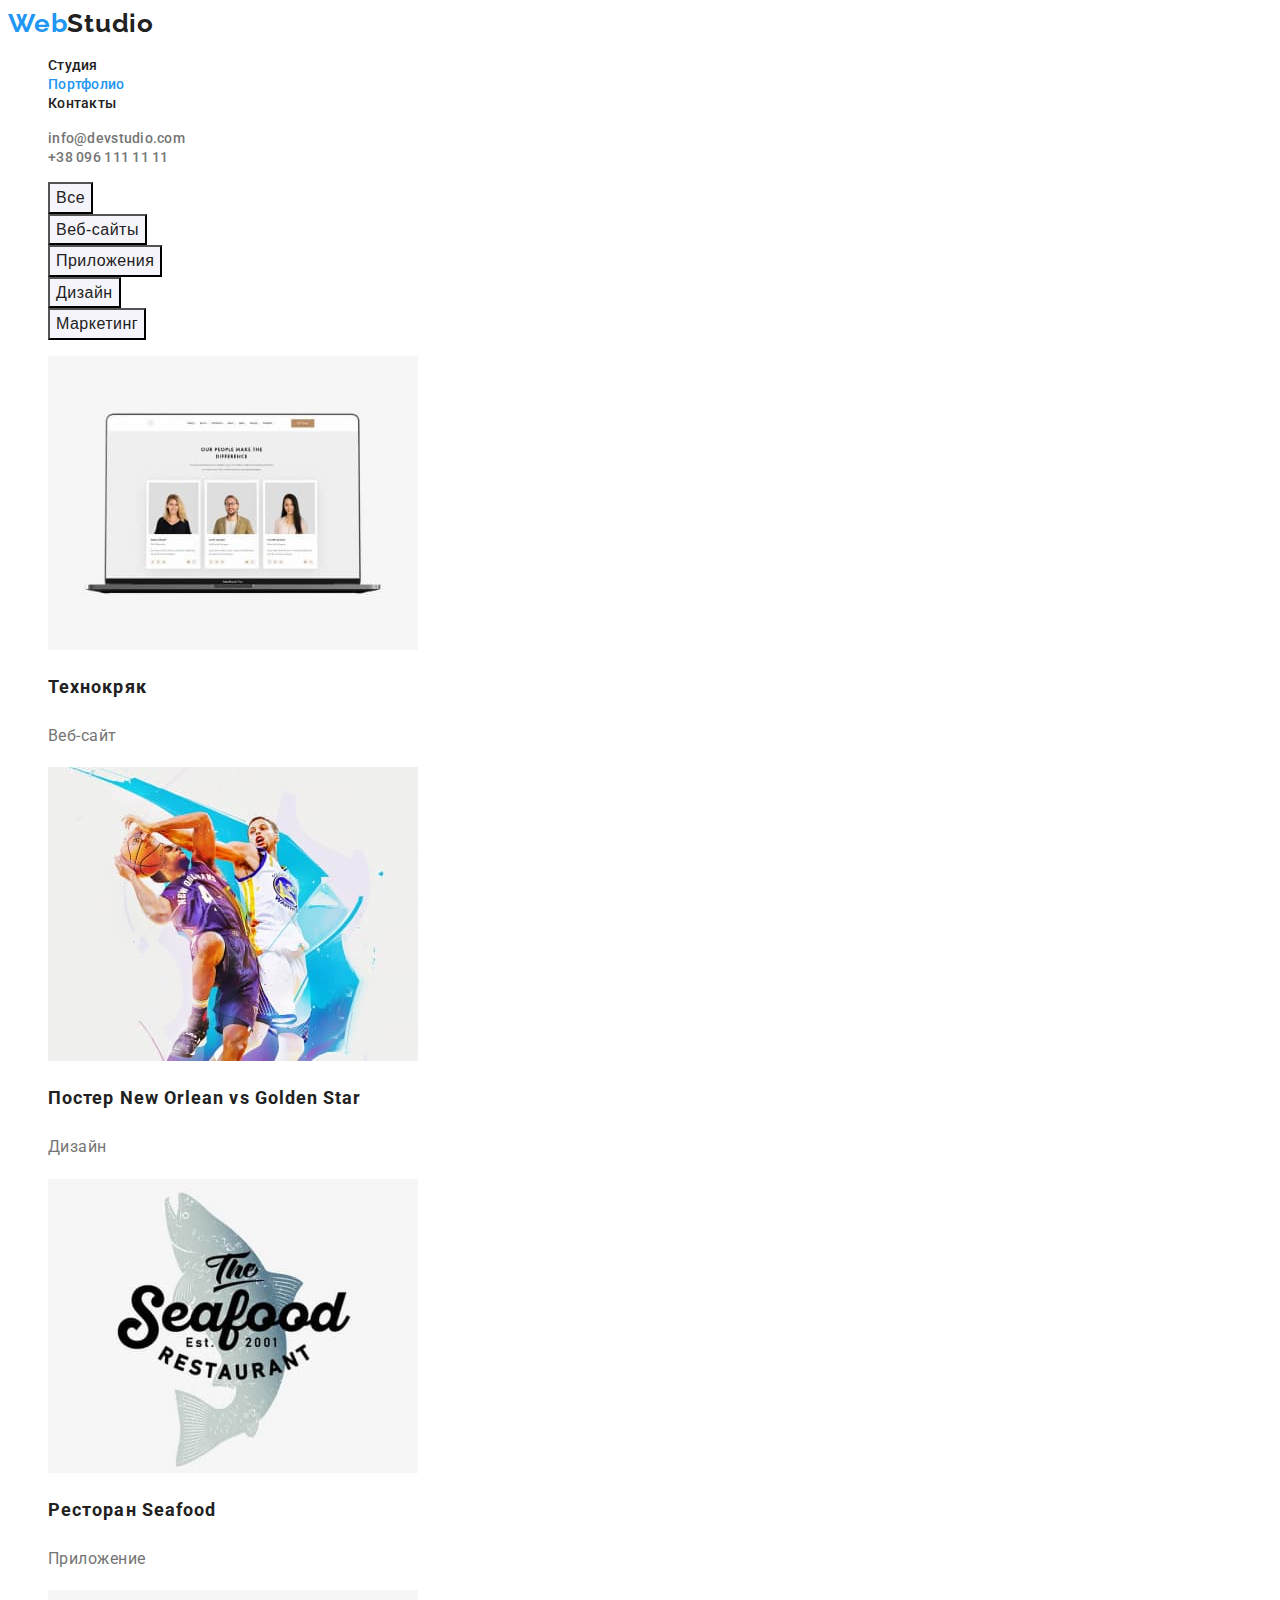
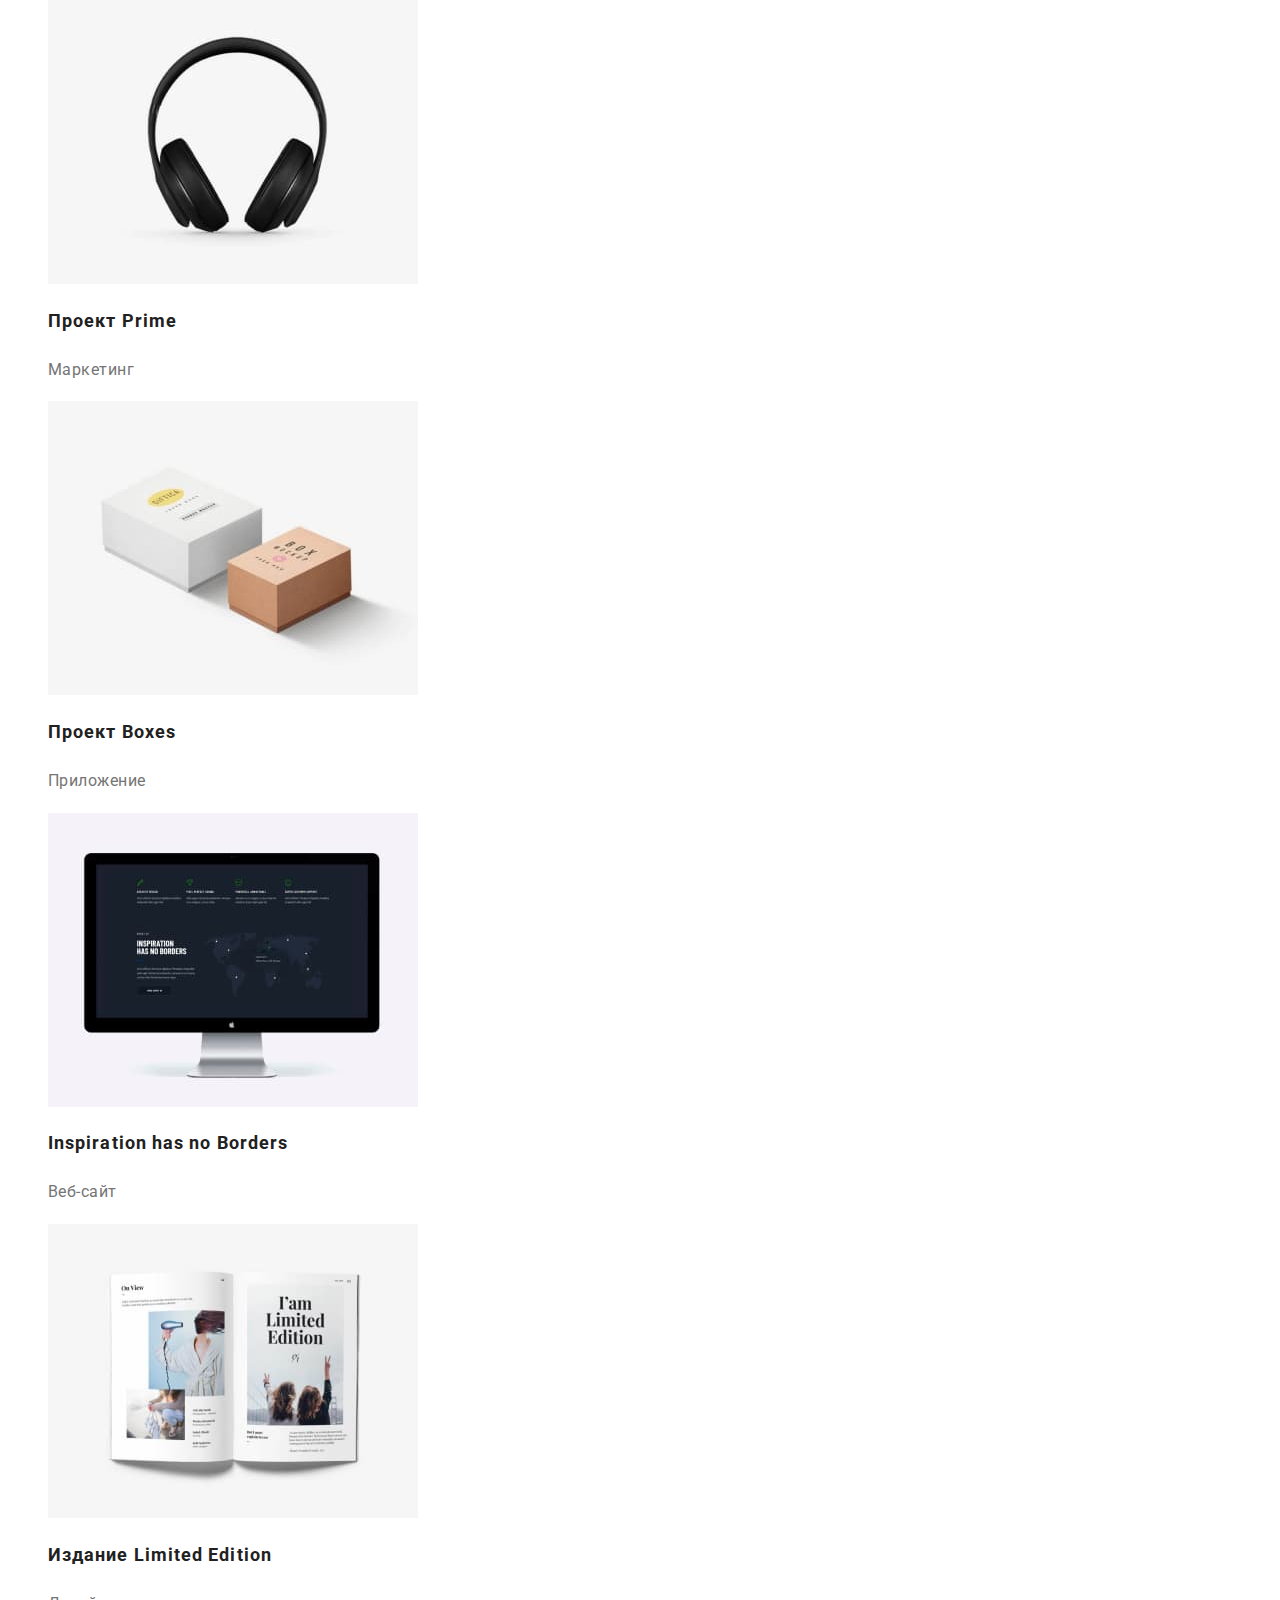
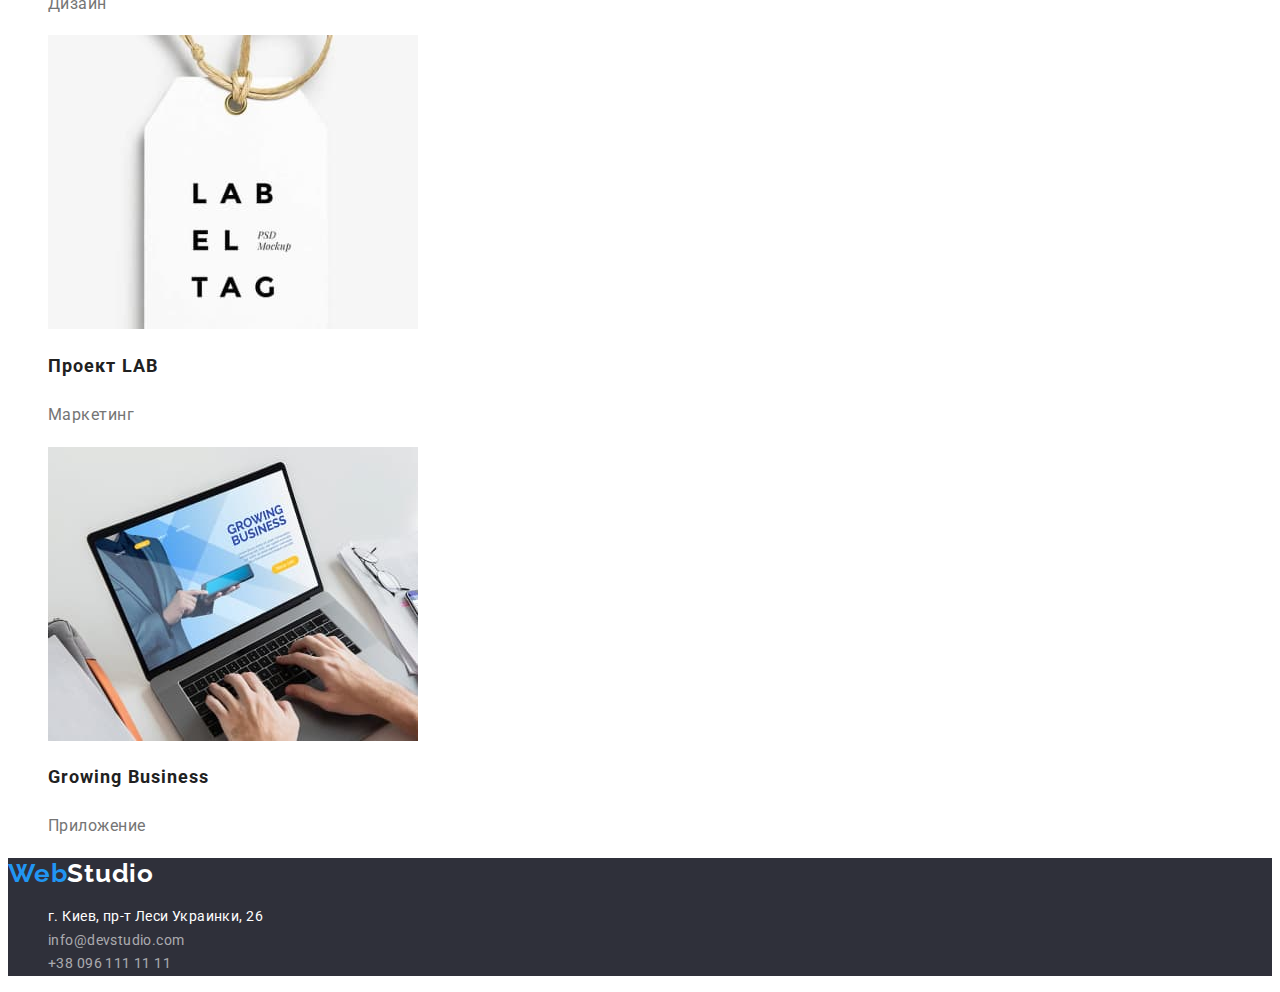
==== portfolio.html @ 2e8b6540 "Copy files" ====
<!DOCTYPE html>
<html lang="ru">
  <head>
    <meta charset="UTF-8" />
    <meta http-equiv="X-UA-Compatible" content="IE=edge" />
    <meta name="viewport" content="width=device-width, initial-scale=1.0" />
    <title>Document</title>
    <link rel="preconnect" href="https://fonts.googleapis.com" />
    <link rel="preconnect" href="https://fonts.gstatic.com" crossorigin />
    <link
      href="https://fonts.googleapis.com/css2?family=Raleway:wght@700&family=Roboto:wght@400;500;700;900&display=swap"
      rel="stylesheet"
    />
    <link rel="stylesheet" href="./css/styles.css" />
  </head>
  <body>
    <!-- Шапка страницы -->
    <header class="header">
      <nav class="header-navigation">
        <a href="/" class="logo link"
          >Web<span class="logo-web">Studio</span></a
        >

        <!-- Ссылки на другие страницы и разделы текущей страницы -->
        <ul class="header-list list">
          <li class="header-item">
            <a class="header-link link" href="./index.html">Студия</a>
          </li>
          <li class="header-item">
            <a class="header-link link link-current" href="./portfolio.html"
              >Портфолио</a
            >
          </li>
          <li class="header-item">
            <a class="header-link link" href="./contacts.html">Контакты</a>
          </li>
        </ul>
      </nav>

      <!-- Контакты -->
      <ul class="header-right list">
        <li class="header-item">
          <a class="header-mail link" href="mailto:info@devstudio.com"
            >info@devstudio.com</a
          >
        </li>
        <li class="header-item">
          <a class="header-tel link" href="tel:+380961111111"
            >+38 096 111 11 11</a
          >
        </li>
      </ul>
    </header>
    <!-- Герои -->
    <main>
      <section class="section">
        <h1 class="visually-hidden">Портфолио</h1>
        <ul class="filter list">
          <li class="filter-item">
            <button class="filter-button" type="button">Все</button>
          </li>

          <li class="filter-item">
            <button class="filter-button" type="button">Веб-сайты</button>
          </li>

          <li class="filter-item">
            <button class="filter-button" type="button">Приложения</button>
          </li>

          <li class="filter-item">
            <button class="filter-button" type="button">Дизайн</button>
          </li>

          <li class="filter-item">
            <button class="filter-button" type="button">Маркетинг</button>
          </li>
        </ul>
        <ul class="gallery list">
          <li class="gallery-item">
            <a href="" class="gallery-link link">
              <img
                src="./images/images2/img1.jpg"
                alt="На мониторе три фото"
                width="370"
                height="294"
              />
              <h2 class="gallery-title">Технокряк</h2>
              <p class="gallery-text">Веб-сайт</p>
            </a>
          </li>
          <li>
            <a href="" class="gallery-link link">
              <img
                src="./images/images2/img2.jpg"
                alt="На мониторе три фото"
                width="370"
                height="294"
              />
              <h2 class="gallery-title">Постер New Orlean vs Golden Star</h2>
              <p class="gallery-text">Дизайн</p>
            </a>
          </li>
          <li>
            <a href="" class="gallery-link link">
              <img
                src="./images/images2/img3.jpg"
                alt="На мониторе три фото"
                width="370"
                height="294"
              />
              <h2 class="gallery-title">Ресторан Seafood</h2>
              <p class="gallery-text">Приложение</p>
            </a>
          </li>
          <li>
            <a href="" class="gallery-link link">
              <img
                src="./images/images2/img4.jpg"
                alt="На мониторе три фото"
                width="370"
                height="294"
              />
              <h2 class="gallery-title">Проект Prime</h2>
              <p class="gallery-text">Маркетинг</p>
            </a>
          </li>
          <li>
            <a href="" class="gallery-link link">
              <img
                src="./images/images2/img5.jpg"
                alt="На мониторе три фото"
                width="370"
                height="294"
              />
              <h2 class="gallery-title">Проект Boxes</h2>
              <p class="gallery-text">Приложение</p>
            </a>
          </li>
          <li>
            <a href="" class="gallery-link link">
              <img
                src="./images/images2/img6.jpg"
                alt="На мониторе три фото"
                width="370"
                height="294"
              />
              <h2 class="gallery-title">Inspiration has no Borders</h2>
              <p class="gallery-text">Веб-сайт</p>
            </a>
          </li>
          <li>
            <a href="" class="gallery-link link">
              <img
                src="./images/images2/img7.jpg"
                alt="На мониторе три фото"
                width="370"
                height="294"
              />
              <h2 class="gallery-title">Издание Limited Edition</h2>
              <p class="gallery-text">Дизайн</p>
            </a>
          </li>
          <li>
            <a href="" class="gallery-link link">
              <img
                src="./images/images2/img8.jpg"
                alt="На мониторе три фото"
                width="370"
                height="294"
              />
              <h2 class="gallery-title">Проект LAB</h2>
              <p class="gallery-text">Маркетинг</p>
            </a>
          </li>
          <li>
            <a href="" class="gallery-link link">
              <img
                src="./images/images2/img9.jpg"
                alt="На мониторе три фото"
                width="370"
                height="294"
              />
              <h2 class="gallery-title">Growing Business</h2>
              <p class="gallery-text">Приложение</p>
            </a>
          </li>
        </ul>
      </section>
    </main>

    <!-- Футер -->
    <footer class="footer">
      <a class="logo link" href="/"
        >Web<span class="footer-logo-web">Studio</span></a
      >
      <address class="footer-address">
        <ul class="footer-list list">
          <li class="footer-item">
            <a
              class="footer-link link"
              href="https://goo.gl/maps/JSbafFqxYZ7qF2d39"
              target="_blank"
              rel="noopener noreferrer"
              >г. Киев, пр-т Леси Украинки, 26</a
            >
          </li>
          <li class="footer-item">
            <a class="footer-mail link" href="mailto:info@devstudio.com"
              >info@devstudio.com</a
            >
          </li>
          <li class="footer-item">
            <a class="footer-tel link" href="tel:+380961111111"
              >+38 096 111 11 11</a
            >
          </li>
        </ul>
      </address>
    </footer>
  </body>
</html>
---- css/styles.css ----
:root {
  --main-title-color: #212121;
  --secondary-title-color: #ffffff;
  --main-text-color: #757575;
  --accent-color: #2196f3;
}

body {
  font-family: Roboto, sans-serif;
  font-style: normal;
}

.logo {
  font-family: Raleway;
  font-weight: 700;
  font-size: 26px;
  line-height: 1.19;
  letter-spacing: 0.03em;
  color: var(--accent-color);
}

.logo-web {
  font-family: Raleway;
  font-weight: 700;
  font-size: 26px;
  line-height: 1.19;
  letter-spacing: 0.03em;
  color: var(--main-title-color);
}

.list {
  list-style: none;
}

.link {
  text-decoration: none;
}

.visually-hidden {
  position: absolute;
  width: 1px;
  height: 1px;
  margin: -1px;
  padding: 0;
  overflow: hidden;
  border: 0;
  clip: rect(0 0 0 0);
}

/*-----------------Header----------------*/

.header {
  background-color: var(--secondary-title-color);
}

.header-link {
  font-weight: 500;
  font-size: 14px;
  line-height: 1.14;
  letter-spacing: 0.02em;
  color: var(--main-title-color);
}

.header-list .link-current {
  color: var(--accent-color);
}

.header-link:hover,
.header-link:focus {
  color: var(--accent-color);
}

.header-mail:hover,
.header-mail:focus {
  color: var(--accent-color);
}

.header-tel:hover,
.header-tel:focus {
  color: var(--accent-color);
}

.header-mail {
  font-weight: 500;
  font-size: 14px;
  line-height: 1.14;
  letter-spacing: 0.02em;
  color: var(--main-text-color);
}

.header-tel {
  font-weight: 500;
  font-size: 14px;
  line-height: 1.14;
  letter-spacing: 0.02em;
  color: var(--main-text-color);
}

/*-----------------Hero----------------*/

.hero {
  background-color: #2f303a;
}

.features-title-hero {
  font-weight: 900;
  font-size: 44px;
  line-height: 1.4;
  text-align: center;
  letter-spacing: 0.06em;
  text-transform: uppercase;
  color: var(--secondary-title-color);
}

.current {
  color: var(--accent-color);
}

.filter-button-hero {
  font-weight: 700;
  font-size: 16px;
  line-height: 1.9;
  display: flex;
  align-items: center;
  text-align: center;
  letter-spacing: 0.06em;
  color: #ffffff;
  background: var(--accent-color);
  cursor: pointer;
}

.features-title {
  font-weight: 700;
  font-size: 14px;
  line-height: 1.14;
  letter-spacing: 0.03em;
  text-transform: uppercase;
  color: var(--main-title-color);
}

.features-text {
  font-size: 14px;
  line-height: 1.7;
  letter-spacing: 0.03em;
  color: var(--main-text-color);
}

.section-title {
  font-weight: 700;
  font-size: 36px;
  line-height: 1.2;
  text-align: center;
  letter-spacing: 0.03em;
  color: var(--main-title-color);
}

.team-title {
  font-weight: 500;
  font-size: 16px;
  line-height: 1.2;
  text-align: center;
  letter-spacing: 0.03em;
  color: var(--main-title-color);
}

.team-description {
  font-size: 16px;
  line-height: 1.2;
  text-align: center;
  letter-spacing: 0.03em;
  color: var(--main-text-color);
}

/*-----------------Hero--Portfolio----------------*/
.filter-button {
  font-weight: 500;
  font-size: 16px;
  line-height: 1.6;
  text-align: center;
  letter-spacing: 0.03em;
  color: #212121;
  background: #f5f4fa;
  cursor: pointer;
}

.filter-button:hover,
.filter-button:focus {
  color: #ffffff;
  background: var(--accent-color);
}

.gallery-title {
  font-weight: 700;
  font-size: 18px;
  line-height: 2;
  letter-spacing: 0.06em;
  color: var(--main-title-color);
}

.gallery-text {
  font-size: 16px;
  line-height: 1.9;
  letter-spacing: 0.03em;
  color: var(--main-text-color);
}

/*-----------------Footer----------------*/

.footer-logo-web {
  font-family: Raleway;
  font-weight: 700;
  font-size: 26px;
  line-height: 1.19;
  letter-spacing: 0.03em;
  color: var(--secondary-title-color);
}

footer {
  background-color: #2f303a;
}

.footer-link {
  font-size: 14px;
  line-height: 1.7;
  letter-spacing: 0.03em;
  color: var(--secondary-title-color);
}

.footer-mail {
  font-size: 14px;
  line-height: 1.7;
  letter-spacing: 0.03em;
  color: rgba(255, 255, 255, 0.6);
}

.footer-tel {
  font-size: 14px;
  line-height: 1.7;
  letter-spacing: 0.03em;
  color: rgba(255, 255, 255, 0.6);
}

.footer-mail:hover,
.footer-mail:focus {
  color: var(--accent-color);
}

.footer-tel:hover,
.footer-tel:focus {
  color: var(--accent-color);
}

.footer-address {
  font-style: normal;
}
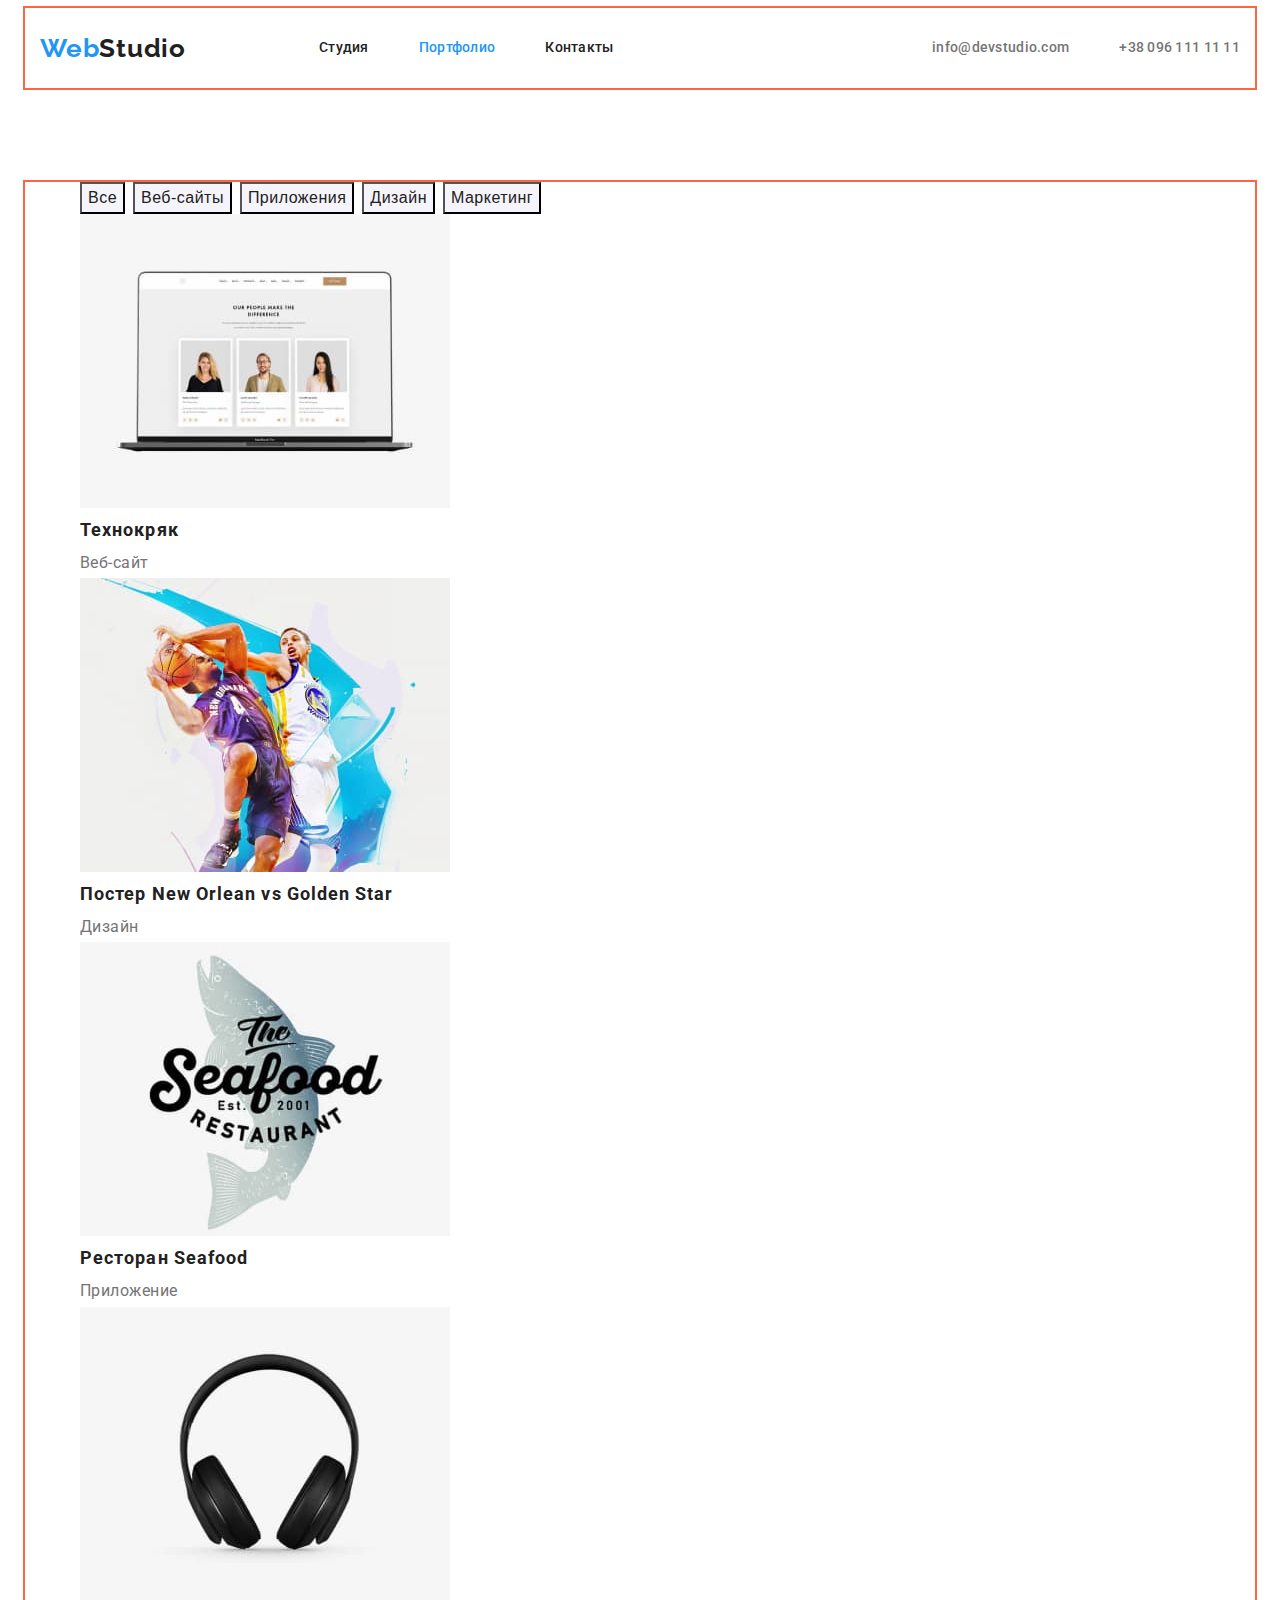
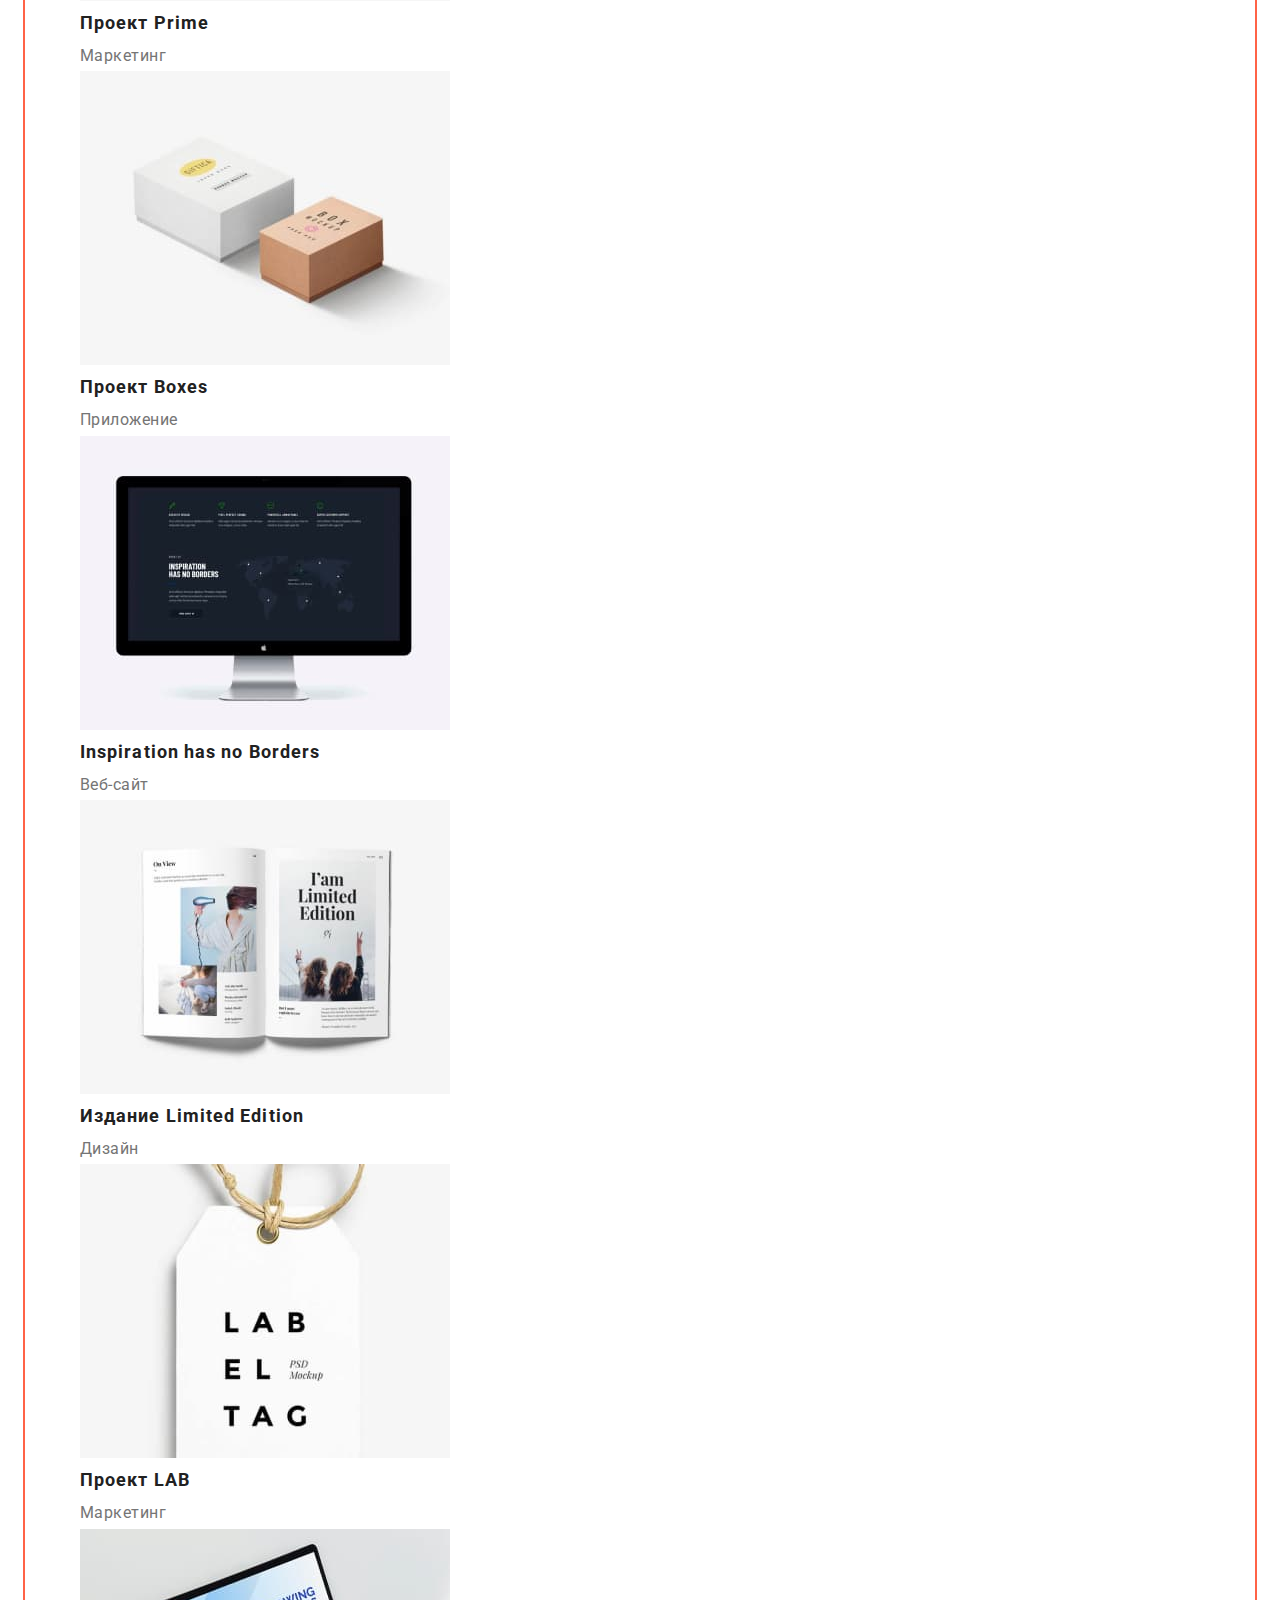
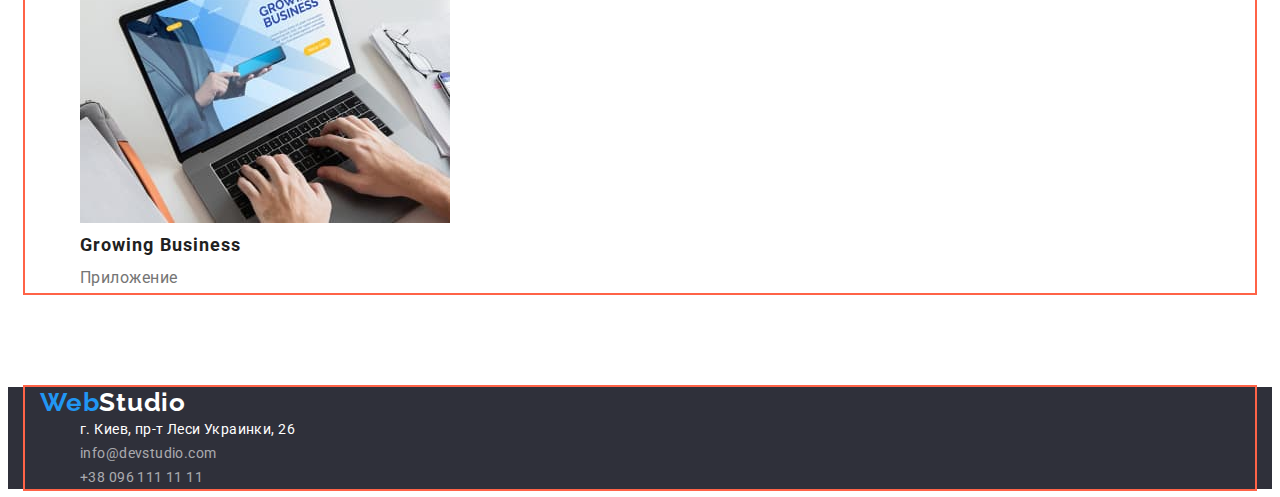
==== commit 1b126c55: "Adding Flexbox" ====
--- a/portfolio.html
+++ b/portfolio.html
@@ -11,186 +11,211 @@
       href="https://fonts.googleapis.com/css2?family=Raleway:wght@700&family=Roboto:wght@400;500;700;900&display=swap"
       rel="stylesheet"
     />
+    <link
+      rel="stylesheet"
+      href="https://cdnjs.cloudflare.com/ajax/libs/modern-normalize/1.1.0/modern-normalize.min.css"
+      integrity="sha512-wpPYUAdjBVSE4KJnH1VR1HeZfpl1ub8YT/NKx4PuQ5NmX2tKuGu6U/JRp5y+Y8XG2tV+wKQpNHVUX03MfMFn9Q=="
+      crossorigin="anonymous"
+      referrerpolicy="no-referrer"
+    />
     <link rel="stylesheet" href="./css/styles.css" />
   </head>
   <body>
     <!-- Шапка страницы -->
     <header class="header">
-      <nav class="header-navigation">
-        <a href="/" class="logo link"
-          >Web<span class="logo-web">Studio</span></a
-        >
-
-        <!-- Ссылки на другие страницы и разделы текущей страницы -->
-        <ul class="header-list list">
+      <div class="contairner">
+        <nav class="header-navigation">
+          <a href="/" class="logo link"
+            >Web<span class="logo-web">Studio</span></a
+          >
+
+          <!-- Ссылки на другие страницы и разделы текущей страницы -->
+          <ul class="header-list list">
+            <li class="header-item">
+              <a class="header-link link" href="./index.html">Студия</a>
+            </li>
+
+            <li class="header-item">
+              <a class="header-link link link-current" href="./portfolio.html"
+                >Портфолио</a
+              >
+            </li>
+
+            <li class="header-item">
+              <a class="header-link link" href="./contacts.html">Контакты</a>
+            </li>
+          </ul>
+        </nav>
+
+        <!-- Контакты -->
+        <ul class="header-right list">
           <li class="header-item">
-            <a class="header-link link" href="./index.html">Студия</a>
-          </li>
+            <a class="header-mail link" href="mailto:info@devstudio.com"
+              >info@devstudio.com</a
+            >
+          </li>
+
           <li class="header-item">
-            <a class="header-link link link-current" href="./portfolio.html"
-              >Портфолио</a
-            >
-          </li>
-          <li class="header-item">
-            <a class="header-link link" href="./contacts.html">Контакты</a>
+            <a class="header-tel link" href="tel:+380961111111"
+              >+38 096 111 11 11</a
+            >
           </li>
         </ul>
-      </nav>
-
-      <!-- Контакты -->
-      <ul class="header-right list">
-        <li class="header-item">
-          <a class="header-mail link" href="mailto:info@devstudio.com"
-            >info@devstudio.com</a
-          >
-        </li>
-        <li class="header-item">
-          <a class="header-tel link" href="tel:+380961111111"
-            >+38 096 111 11 11</a
-          >
-        </li>
-      </ul>
+      </div>
     </header>
+
     <!-- Герои -->
     <main>
       <section class="section">
-        <h1 class="visually-hidden">Портфолио</h1>
-        <ul class="filter list">
-          <li class="filter-item">
-            <button class="filter-button" type="button">Все</button>
-          </li>
-
-          <li class="filter-item">
-            <button class="filter-button" type="button">Веб-сайты</button>
-          </li>
-
-          <li class="filter-item">
-            <button class="filter-button" type="button">Приложения</button>
-          </li>
-
-          <li class="filter-item">
-            <button class="filter-button" type="button">Дизайн</button>
-          </li>
-
-          <li class="filter-item">
-            <button class="filter-button" type="button">Маркетинг</button>
-          </li>
-        </ul>
-        <ul class="gallery list">
-          <li class="gallery-item">
-            <a href="" class="gallery-link link">
-              <img
-                src="./images/images2/img1.jpg"
-                alt="На мониторе три фото"
-                width="370"
-                height="294"
-              />
-              <h2 class="gallery-title">Технокряк</h2>
-              <p class="gallery-text">Веб-сайт</p>
-            </a>
-          </li>
-          <li>
-            <a href="" class="gallery-link link">
-              <img
-                src="./images/images2/img2.jpg"
-                alt="На мониторе три фото"
-                width="370"
-                height="294"
-              />
-              <h2 class="gallery-title">Постер New Orlean vs Golden Star</h2>
-              <p class="gallery-text">Дизайн</p>
-            </a>
-          </li>
-          <li>
-            <a href="" class="gallery-link link">
-              <img
-                src="./images/images2/img3.jpg"
-                alt="На мониторе три фото"
-                width="370"
-                height="294"
-              />
-              <h2 class="gallery-title">Ресторан Seafood</h2>
-              <p class="gallery-text">Приложение</p>
-            </a>
-          </li>
-          <li>
-            <a href="" class="gallery-link link">
-              <img
-                src="./images/images2/img4.jpg"
-                alt="На мониторе три фото"
-                width="370"
-                height="294"
-              />
-              <h2 class="gallery-title">Проект Prime</h2>
-              <p class="gallery-text">Маркетинг</p>
-            </a>
-          </li>
-          <li>
-            <a href="" class="gallery-link link">
-              <img
-                src="./images/images2/img5.jpg"
-                alt="На мониторе три фото"
-                width="370"
-                height="294"
-              />
-              <h2 class="gallery-title">Проект Boxes</h2>
-              <p class="gallery-text">Приложение</p>
-            </a>
-          </li>
-          <li>
-            <a href="" class="gallery-link link">
-              <img
-                src="./images/images2/img6.jpg"
-                alt="На мониторе три фото"
-                width="370"
-                height="294"
-              />
-              <h2 class="gallery-title">Inspiration has no Borders</h2>
-              <p class="gallery-text">Веб-сайт</p>
-            </a>
-          </li>
-          <li>
-            <a href="" class="gallery-link link">
-              <img
-                src="./images/images2/img7.jpg"
-                alt="На мониторе три фото"
-                width="370"
-                height="294"
-              />
-              <h2 class="gallery-title">Издание Limited Edition</h2>
-              <p class="gallery-text">Дизайн</p>
-            </a>
-          </li>
-          <li>
-            <a href="" class="gallery-link link">
-              <img
-                src="./images/images2/img8.jpg"
-                alt="На мониторе три фото"
-                width="370"
-                height="294"
-              />
-              <h2 class="gallery-title">Проект LAB</h2>
-              <p class="gallery-text">Маркетинг</p>
-            </a>
-          </li>
-          <li>
-            <a href="" class="gallery-link link">
-              <img
-                src="./images/images2/img9.jpg"
-                alt="На мониторе три фото"
-                width="370"
-                height="294"
-              />
-              <h2 class="gallery-title">Growing Business</h2>
-              <p class="gallery-text">Приложение</p>
-            </a>
-          </li>
-        </ul>
+        <div class="contairner">
+          <h1 class="visually-hidden">Портфолио</h1>
+          <ul class="filter list">
+            <li class="filter-item">
+              <button class="filter-button" type="button">Все</button>
+            </li>
+
+            <li class="filter-item">
+              <button class="filter-button" type="button">Веб-сайты</button>
+            </li>
+
+            <li class="filter-item">
+              <button class="filter-button" type="button">Приложения</button>
+            </li>
+
+            <li class="filter-item">
+              <button class="filter-button" type="button">Дизайн</button>
+            </li>
+
+            <li class="filter-item">
+              <button class="filter-button" type="button">Маркетинг</button>
+            </li>
+          </ul>
+
+          <ul class="gallery list">
+            <li class="gallery-item">
+              <a href="" class="gallery-link link">
+                <img
+                  src="./images/images2/img1.jpg"
+                  alt="На мониторе три фото"
+                  width="370"
+                  height="294"
+                />
+                <h2 class="gallery-title">Технокряк</h2>
+                <p class="gallery-text">Веб-сайт</p>
+              </a>
+            </li>
+
+            <li>
+              <a href="" class="gallery-link link">
+                <img
+                  src="./images/images2/img2.jpg"
+                  alt="На мониторе три фото"
+                  width="370"
+                  height="294"
+                />
+                <h2 class="gallery-title">Постер New Orlean vs Golden Star</h2>
+                <p class="gallery-text">Дизайн</p>
+              </a>
+            </li>
+
+            <li>
+              <a href="" class="gallery-link link">
+                <img
+                  src="./images/images2/img3.jpg"
+                  alt="На мониторе три фото"
+                  width="370"
+                  height="294"
+                />
+                <h2 class="gallery-title">Ресторан Seafood</h2>
+                <p class="gallery-text">Приложение</p>
+              </a>
+            </li>
+
+            <li>
+              <a href="" class="gallery-link link">
+                <img
+                  src="./images/images2/img4.jpg"
+                  alt="На мониторе три фото"
+                  width="370"
+                  height="294"
+                />
+                <h2 class="gallery-title">Проект Prime</h2>
+                <p class="gallery-text">Маркетинг</p>
+              </a>
+            </li>
+
+            <li>
+              <a href="" class="gallery-link link">
+                <img
+                  src="./images/images2/img5.jpg"
+                  alt="На мониторе три фото"
+                  width="370"
+                  height="294"
+                />
+                <h2 class="gallery-title">Проект Boxes</h2>
+                <p class="gallery-text">Приложение</p>
+              </a>
+            </li>
+
+            <li>
+              <a href="" class="gallery-link link">
+                <img
+                  src="./images/images2/img6.jpg"
+                  alt="На мониторе три фото"
+                  width="370"
+                  height="294"
+                />
+                <h2 class="gallery-title">Inspiration has no Borders</h2>
+                <p class="gallery-text">Веб-сайт</p>
+              </a>
+            </li>
+
+            <li>
+              <a href="" class="gallery-link link">
+                <img
+                  src="./images/images2/img7.jpg"
+                  alt="На мониторе три фото"
+                  width="370"
+                  height="294"
+                />
+                <h2 class="gallery-title">Издание Limited Edition</h2>
+                <p class="gallery-text">Дизайн</p>
+              </a>
+            </li>
+
+            <li>
+              <a href="" class="gallery-link link">
+                <img
+                  src="./images/images2/img8.jpg"
+                  alt="На мониторе три фото"
+                  width="370"
+                  height="294"
+                />
+                <h2 class="gallery-title">Проект LAB</h2>
+                <p class="gallery-text">Маркетинг</p>
+              </a>
+            </li>
+
+            <li>
+              <a href="" class="gallery-link link">
+                <img
+                  src="./images/images2/img9.jpg"
+                  alt="На мониторе три фото"
+                  width="370"
+                  height="294"
+                />
+                <h2 class="gallery-title">Growing Business</h2>
+                <p class="gallery-text">Приложение</p>
+              </a>
+            </li>
+          </ul>
+        </div>
       </section>
     </main>
 
     <!-- Футер -->
     <footer class="footer">
+      <div class="contairner">
       <a class="logo link" href="/"
         >Web<span class="footer-logo-web">Studio</span></a
       >
@@ -205,17 +230,20 @@
               >г. Киев, пр-т Леси Украинки, 26</a
             >
           </li>
+
           <li class="footer-item">
             <a class="footer-mail link" href="mailto:info@devstudio.com"
               >info@devstudio.com</a
             >
           </li>
+
           <li class="footer-item">
             <a class="footer-tel link" href="tel:+380961111111"
               >+38 096 111 11 11</a
             >
           </li>
         </ul>
+        </div>
       </address>
     </footer>
   </body>
--- a/css/styles.css
+++ b/css/styles.css
@@ -5,11 +5,59 @@
   --accent-color: #2196f3;
 }
 
+/*html {
+  box-sizing: border-box;
+}
+
+*,
+*::before,
+*::after {
+  box-sizing: inherit;
+}*/
+
 body {
   font-family: Roboto, sans-serif;
   font-style: normal;
 }
 
+p,
+h1,
+h2,
+h3,
+h4,
+h5,
+h6 {
+  margin-top: 0;
+  margin-bottom: 0;
+}
+
+ul {
+  margin-top: 0;
+  margin-bottom: 0;
+  margin-left: 0;
+}
+
+.list {
+  list-style: none;
+}
+
+.link {
+  text-decoration: none;
+}
+
+.contairner {
+  width: 1200px;
+  padding-left: 15px;
+  padding-right: 15px;
+  margin: 0 auto;
+
+  outline: 2px solid tomato;
+}
+
+.logo {
+  margin-right: 93px;
+}
+
 .logo {
   font-family: Raleway;
   font-weight: 700;
@@ -26,14 +74,6 @@
   line-height: 1.19;
   letter-spacing: 0.03em;
   color: var(--main-title-color);
-}
-
-.list {
-  list-style: none;
-}
-
-.link {
-  text-decoration: none;
 }
 
 .visually-hidden {
@@ -53,12 +93,42 @@
   background-color: var(--secondary-title-color);
 }
 
+.header .contairner {
+  display: flex;
+}
+
+.header-list {
+  display: flex;
+}
+
+.header-navigation {
+  display: flex;
+  align-items: center;
+}
+
+.header-right {
+  display: flex;
+  align-items: center;
+  margin-left: auto;
+}
+
+.header-right:not(:last-child) {
+  margin-right: 50px;
+}
+
+.header-item:not(:last-child) {
+  margin-right: 50px;
+}
+
 .header-link {
+  display: block;
   font-weight: 500;
   font-size: 14px;
   line-height: 1.14;
   letter-spacing: 0.02em;
   color: var(--main-title-color);
+  padding-top: 32px;
+  padding-bottom: 32px;
 }
 
 .header-list .link-current {
@@ -81,19 +151,25 @@
 }
 
 .header-mail {
+  display: block;
   font-weight: 500;
   font-size: 14px;
   line-height: 1.14;
   letter-spacing: 0.02em;
   color: var(--main-text-color);
+  padding-top: 32px;
+  padding-bottom: 32px;
 }
 
 .header-tel {
+  display: block;
   font-weight: 500;
   font-size: 14px;
   line-height: 1.14;
   letter-spacing: 0.02em;
   color: var(--main-text-color);
+  padding-top: 32px;
+  padding-bottom: 32px;
 }
 
 /*-----------------Hero----------------*/
@@ -102,7 +178,17 @@
   background-color: #2f303a;
 }
 
+.section {
+  padding-top: 94px;
+  padding-bottom: 94px;
+}
+
+.filter {
+  display: flex;
+}
+
 .features-title-hero {
+  display: block;
   font-weight: 900;
   font-size: 44px;
   line-height: 1.4;
@@ -110,6 +196,8 @@
   letter-spacing: 0.06em;
   text-transform: uppercase;
   color: var(--secondary-title-color);
+  padding-top: 200px;
+  padding-bottom: 280px;
 }
 
 .current {
@@ -117,16 +205,31 @@
 }
 
 .filter-button-hero {
+  display: inline-block;
   font-weight: 700;
   font-size: 16px;
   line-height: 1.9;
-  display: flex;
-  align-items: center;
   text-align: center;
   letter-spacing: 0.06em;
   color: #ffffff;
   background: var(--accent-color);
   cursor: pointer;
+  display: flex;
+  align-items: center;
+  margin-left: auto;
+  margin-right: auto;
+  margin-bottom: 200px;
+  margin-top: 30px;
+}
+.features {
+  display: flex;
+}
+
+.features-item:not(:last-child) {
+  margin-right: 30px;
+}
+.features-title:not(:last-child) {
+  padding-bottom: 10px;
 }
 
 .features-title {
@@ -143,6 +246,35 @@
   line-height: 1.7;
   letter-spacing: 0.03em;
   color: var(--main-text-color);
+}
+
+.works {
+  display: flex;
+  align-items: center;
+  padding-left: 0;
+  gap: 30px;
+}
+
+/*.works:not(:last-child) {
+  margin-right: 30px;
+}*/
+.section-title:not(:last-child) {
+  padding-bottom: 50px;
+}
+
+.team {
+  display: flex;
+  align-items: center;
+  padding-left: 0;
+  gap: 30px;
+}
+
+.team-description {
+  margin-top: 10px;
+}
+
+.team-title {
+  margin-top: 30px;
 }
 
 .section-title {
@@ -183,6 +315,20 @@
   cursor: pointer;
 }
 
+.filter-button {
+  display: inline-block;
+}
+
+.filter-item:not(:last-child) {
+  margin-right: 8px;
+}
+
+.filter-item {
+  display: inline-block;
+  display: flex;
+  align-items: center;
+}
+
 .filter-button:hover,
 .filter-button:focus {
   color: #ffffff;
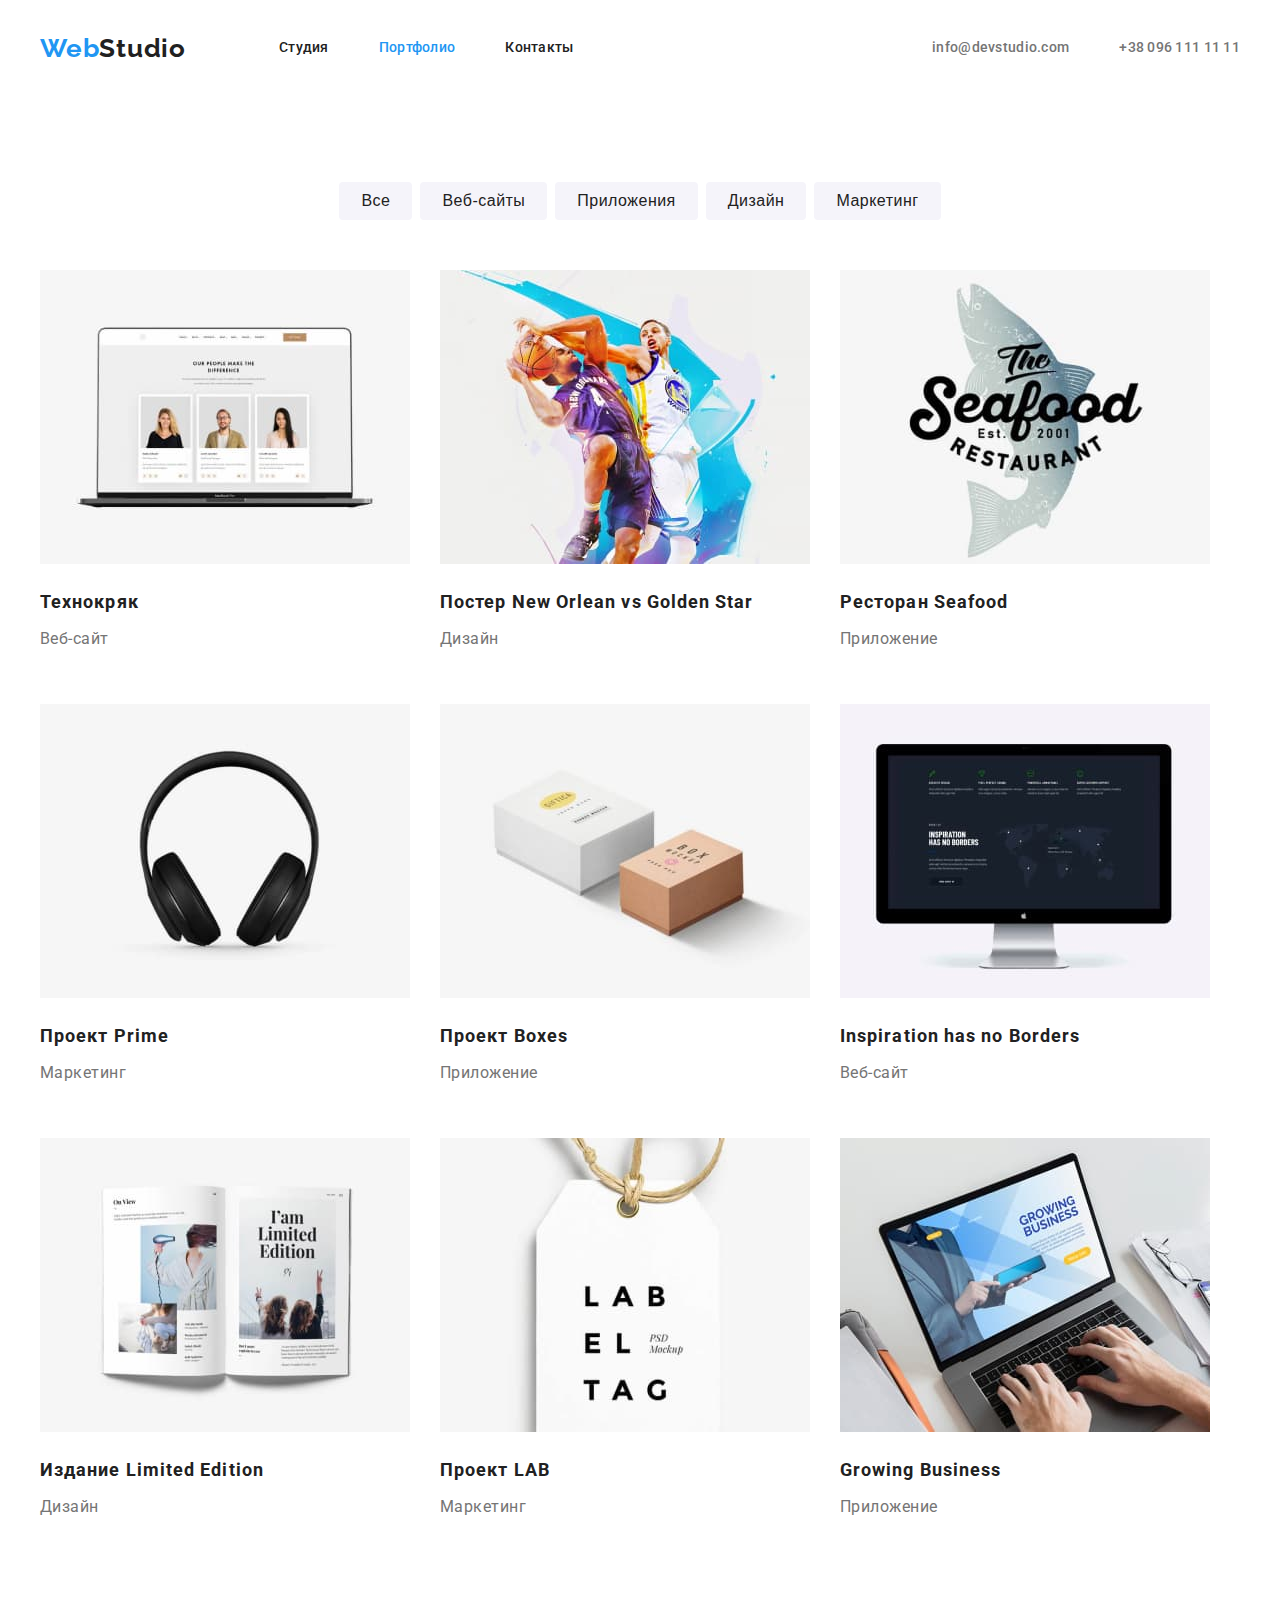
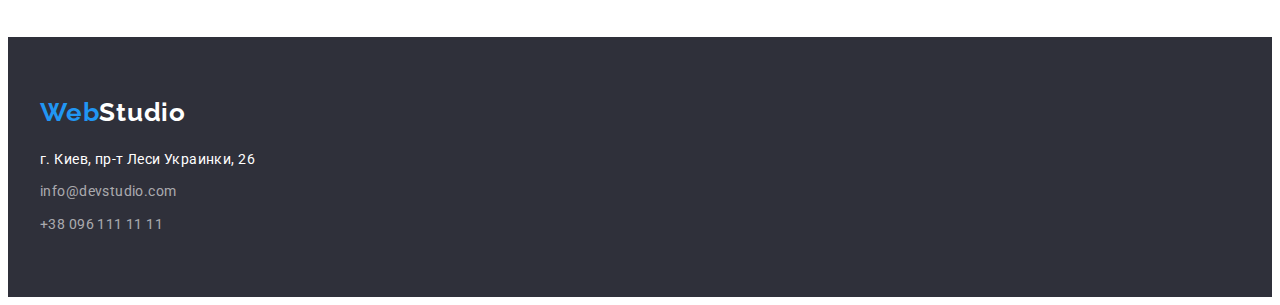
==== commit 7f5fe766: "Flexbox correction" ====
--- a/portfolio.html
+++ b/portfolio.html
@@ -25,24 +25,24 @@
     <header class="header">
       <div class="contairner">
         <nav class="header-navigation">
-          <a href="/" class="logo link"
+          <a href="/" class="logo"
             >Web<span class="logo-web">Studio</span></a
           >
 
           <!-- Ссылки на другие страницы и разделы текущей страницы -->
-          <ul class="header-list list">
+          <ul class="header-list">
             <li class="header-item">
-              <a class="header-link link" href="./index.html">Студия</a>
+              <a class="header-link" href="./index.html">Студия</a>
             </li>
 
             <li class="header-item">
-              <a class="header-link link link-current" href="./portfolio.html"
+              <a class="header-link link-current" href="./portfolio.html"
                 >Портфолио</a
               >
             </li>
 
             <li class="header-item">
-              <a class="header-link link" href="./contacts.html">Контакты</a>
+              <a class="header-link" href="./contacts.html">Контакты</a>
             </li>
           </ul>
         </nav>
@@ -50,13 +50,13 @@
         <!-- Контакты -->
         <ul class="header-right list">
           <li class="header-item">
-            <a class="header-mail link" href="mailto:info@devstudio.com"
+            <a class="header-mail" href="mailto:info@devstudio.com"
               >info@devstudio.com</a
             >
           </li>
 
           <li class="header-item">
-            <a class="header-tel link" href="tel:+380961111111"
+            <a class="header-tel" href="tel:+380961111111"
               >+38 096 111 11 11</a
             >
           </li>
@@ -69,7 +69,7 @@
       <section class="section">
         <div class="contairner">
           <h1 class="visually-hidden">Портфолио</h1>
-          <ul class="filter list">
+          <ul class="filter">
             <li class="filter-item">
               <button class="filter-button" type="button">Все</button>
             </li>
@@ -91,121 +91,139 @@
             </li>
           </ul>
 
-          <ul class="gallery list">
-            <li class="gallery-item">
-              <a href="" class="gallery-link link">
+          <ul class="gallery">
+            <li class="gallery-item">
+              <a href="" class="gallery-link">
                 <img
                   src="./images/images2/img1.jpg"
                   alt="На мониторе три фото"
                   width="370"
                   height="294"
-                />
+                /> 
+                <div class="gallery-projects">
                 <h2 class="gallery-title">Технокряк</h2>
                 <p class="gallery-text">Веб-сайт</p>
-              </a>
-            </li>
-
-            <li>
-              <a href="" class="gallery-link link">
+                </div>
+              </a>
+            </li>
+
+            <li class="gallery-item">
+              <a href="" class="gallery-link">
                 <img
                   src="./images/images2/img2.jpg"
                   alt="На мониторе три фото"
                   width="370"
                   height="294"
                 />
+                <div class="gallery-projects">
                 <h2 class="gallery-title">Постер New Orlean vs Golden Star</h2>
                 <p class="gallery-text">Дизайн</p>
-              </a>
-            </li>
-
-            <li>
-              <a href="" class="gallery-link link">
+                </div>
+              </a>
+            </li>
+
+            <li class="gallery-item">
+              <a href="" class="gallery-link">
                 <img
                   src="./images/images2/img3.jpg"
                   alt="На мониторе три фото"
                   width="370"
                   height="294"
                 />
+                <div class="gallery-projects">
                 <h2 class="gallery-title">Ресторан Seafood</h2>
                 <p class="gallery-text">Приложение</p>
-              </a>
-            </li>
-
-            <li>
-              <a href="" class="gallery-link link">
+                </div>
+              </a>
+            </li>
+
+            <li class="gallery-item">
+              <a href="" class="gallery-link">
                 <img
                   src="./images/images2/img4.jpg"
                   alt="На мониторе три фото"
                   width="370"
                   height="294"
                 />
+                <div class="gallery-projects">
                 <h2 class="gallery-title">Проект Prime</h2>
                 <p class="gallery-text">Маркетинг</p>
-              </a>
-            </li>
-
-            <li>
-              <a href="" class="gallery-link link">
+                </div>
+              </a>
+            </li>
+
+            <li class="gallery-item">
+              <a href="" class="gallery-link">
                 <img
                   src="./images/images2/img5.jpg"
                   alt="На мониторе три фото"
                   width="370"
                   height="294"
                 />
+                <div class="gallery-projects">
                 <h2 class="gallery-title">Проект Boxes</h2>
                 <p class="gallery-text">Приложение</p>
-              </a>
-            </li>
-
-            <li>
-              <a href="" class="gallery-link link">
+                </div>
+              </a>
+            </li>
+
+            <li class="gallery-item">
+              <a href="" class="gallery-link">
                 <img
                   src="./images/images2/img6.jpg"
                   alt="На мониторе три фото"
                   width="370"
                   height="294"
                 />
+                <div class="gallery-projects">
                 <h2 class="gallery-title">Inspiration has no Borders</h2>
                 <p class="gallery-text">Веб-сайт</p>
-              </a>
-            </li>
-
-            <li>
-              <a href="" class="gallery-link link">
+                </div>
+              </a>
+            </li>
+
+            <li class="gallery-item">
+              <a href="" class="gallery-link">
                 <img
                   src="./images/images2/img7.jpg"
                   alt="На мониторе три фото"
                   width="370"
                   height="294"
                 />
+                <div class="gallery-projects">
                 <h2 class="gallery-title">Издание Limited Edition</h2>
                 <p class="gallery-text">Дизайн</p>
-              </a>
-            </li>
-
-            <li>
-              <a href="" class="gallery-link link">
+                </div>
+              </a>
+            </li>
+
+            <li class="gallery-item">
+              <a href="" class="gallery-link">
                 <img
                   src="./images/images2/img8.jpg"
                   alt="На мониторе три фото"
                   width="370"
                   height="294"
                 />
+                <div class="gallery-projects">
                 <h2 class="gallery-title">Проект LAB</h2>
                 <p class="gallery-text">Маркетинг</p>
-              </a>
-            </li>
-
-            <li>
-              <a href="" class="gallery-link link">
+                </div>
+              </a>
+            </li>
+
+            <li class="gallery-item">
+              <a href="" class="gallery-link">
                 <img
                   src="./images/images2/img9.jpg"
                   alt="На мониторе три фото"
                   width="370"
                   height="294"
                 />
+                <div class="gallery-projects">
                 <h2 class="gallery-title">Growing Business</h2>
                 <p class="gallery-text">Приложение</p>
+                </div>
               </a>
             </li>
           </ul>
@@ -216,14 +234,14 @@
     <!-- Футер -->
     <footer class="footer">
       <div class="contairner">
-      <a class="logo link" href="/"
+      <a class="logo logo-footer" href="/"
         >Web<span class="footer-logo-web">Studio</span></a
       >
       <address class="footer-address">
-        <ul class="footer-list list">
+        <ul class="footer-list">
           <li class="footer-item">
             <a
-              class="footer-link link"
+              class="footer-link"
               href="https://goo.gl/maps/JSbafFqxYZ7qF2d39"
               target="_blank"
               rel="noopener noreferrer"
@@ -232,13 +250,13 @@
           </li>
 
           <li class="footer-item">
-            <a class="footer-mail link" href="mailto:info@devstudio.com"
+            <a class="footer-mail" href="mailto:info@devstudio.com"
               >info@devstudio.com</a
             >
           </li>
 
           <li class="footer-item">
-            <a class="footer-tel link" href="tel:+380961111111"
+            <a class="footer-tel" href="tel:+380961111111"
               >+38 096 111 11 11</a
             >
           </li>
--- a/css/styles.css
+++ b/css/styles.css
@@ -32,33 +32,31 @@
 }
 
 ul {
-  margin-top: 0;
-  margin-bottom: 0;
-  margin-left: 0;
-}
-
-.list {
+  margin: 0;
+  padding: 0;
+  list-style: none;
+}
+
+a {
+  text-decoration: none;
+}
+/*.list {
   list-style: none;
 }
 
 .link {
   text-decoration: none;
-}
+}*/
 
 .contairner {
   width: 1200px;
   padding-left: 15px;
   padding-right: 15px;
   margin: 0 auto;
-
-  outline: 2px solid tomato;
-}
-
+}
+/*outline: 2px solid tomato;*/
 .logo {
   margin-right: 93px;
-}
-
-.logo {
   font-family: Raleway;
   font-weight: 700;
   font-size: 26px;
@@ -91,6 +89,7 @@
 
 .header {
   background-color: var(--secondary-title-color);
+  box-sizing: border-box;
 }
 
 .header .contairner {
@@ -175,6 +174,9 @@
 /*-----------------Hero----------------*/
 
 .hero {
+  padding: 200px 0;
+  padding-top: 200px;
+  padding-bottom: 200px;
   background-color: #2f303a;
 }
 
@@ -183,10 +185,6 @@
   padding-bottom: 94px;
 }
 
-.filter {
-  display: flex;
-}
-
 .features-title-hero {
   display: block;
   font-weight: 900;
@@ -196,8 +194,6 @@
   letter-spacing: 0.06em;
   text-transform: uppercase;
   color: var(--secondary-title-color);
-  padding-top: 200px;
-  padding-bottom: 280px;
 }
 
 .current {
@@ -218,19 +214,21 @@
   align-items: center;
   margin-left: auto;
   margin-right: auto;
-  margin-bottom: 200px;
+  border-radius: 4px;
+
   margin-top: 30px;
 }
 .features {
   display: flex;
+}
+
+.section-features {
+  padding-top: 94px;
 }
 
 .features-item:not(:last-child) {
   margin-right: 30px;
 }
-.features-title:not(:last-child) {
-  padding-bottom: 10px;
-}
 
 .features-title {
   font-weight: 700;
@@ -239,6 +237,7 @@
   letter-spacing: 0.03em;
   text-transform: uppercase;
   color: var(--main-title-color);
+  margin-bottom: 10px;
 }
 
 .features-text {
@@ -248,35 +247,35 @@
   color: var(--main-text-color);
 }
 
+.works-item:not(:last-child) {
+  margin-right: 30px;
+}
+
+img {
+  display: block;
+  width: 100%;
+  height: auto;
+}
+
 .works {
   display: flex;
-  align-items: center;
-  padding-left: 0;
-  gap: 30px;
-}
-
-/*.works:not(:last-child) {
+}
+
+.team-item:not(:last-child) {
   margin-right: 30px;
-}*/
-.section-title:not(:last-child) {
-  padding-bottom: 50px;
-}
-
+}
+
+.team-section {
+  background-color: #f5f4fa;
+}
 .team {
   display: flex;
-  align-items: center;
-  padding-left: 0;
-  gap: 30px;
 }
 
 .team-description {
   margin-top: 10px;
 }
 
-.team-title {
-  margin-top: 30px;
-}
-
 .section-title {
   font-weight: 700;
   font-size: 36px;
@@ -284,6 +283,7 @@
   text-align: center;
   letter-spacing: 0.03em;
   color: var(--main-title-color);
+  margin-bottom: 50px;
 }
 
 .team-title {
@@ -303,7 +303,13 @@
   color: var(--main-text-color);
 }
 
+.team-members {
+  margin-top: 30px;
+  margin-bottom: 30px;
+}
+
 /*-----------------Hero--Portfolio----------------*/
+
 .filter-button {
   font-weight: 500;
   font-size: 16px;
@@ -313,10 +319,14 @@
   color: #212121;
   background: #f5f4fa;
   cursor: pointer;
-}
-
-.filter-button {
-  display: inline-block;
+  border: transparent;
+  padding: 6px 22px;
+  border-radius: 4px;
+}
+
+.filter {
+  display: flex;
+  justify-content: center;
 }
 
 .filter-item:not(:last-child) {
@@ -327,6 +337,7 @@
   display: inline-block;
   display: flex;
   align-items: center;
+  margin-bottom: 50px;
 }
 
 .filter-button:hover,
@@ -335,12 +346,28 @@
   background: var(--accent-color);
 }
 
+.gallery-projects {
+  margin-top: 20px;
+  margin-bottom: 20px;
+}
+
+.gallery {
+  margin: -15px;
+  display: flex;
+  flex-wrap: wrap;
+}
+
+.gallery-item {
+  margin: 15px;
+}
+
 .gallery-title {
   font-weight: 700;
   font-size: 18px;
   line-height: 2;
   letter-spacing: 0.06em;
   color: var(--main-title-color);
+  margin-bottom: 4px;
 }
 
 .gallery-text {
@@ -352,6 +379,12 @@
 
 /*-----------------Footer----------------*/
 
+.logo-footer {
+  margin-right: -93px;
+  display: block;
+  margin-bottom: 20px;
+}
+
 .footer-logo-web {
   font-family: Raleway;
   font-weight: 700;
@@ -362,6 +395,7 @@
 }
 
 footer {
+  padding: 60px 0;
   background-color: #2f303a;
 }
 
@@ -370,6 +404,8 @@
   line-height: 1.7;
   letter-spacing: 0.03em;
   color: var(--secondary-title-color);
+  margin-bottom: 9px;
+  display: block;
 }
 
 .footer-mail {
@@ -377,6 +413,8 @@
   line-height: 1.7;
   letter-spacing: 0.03em;
   color: rgba(255, 255, 255, 0.6);
+  margin-bottom: 9px;
+  display: block;
 }
 
 .footer-tel {
